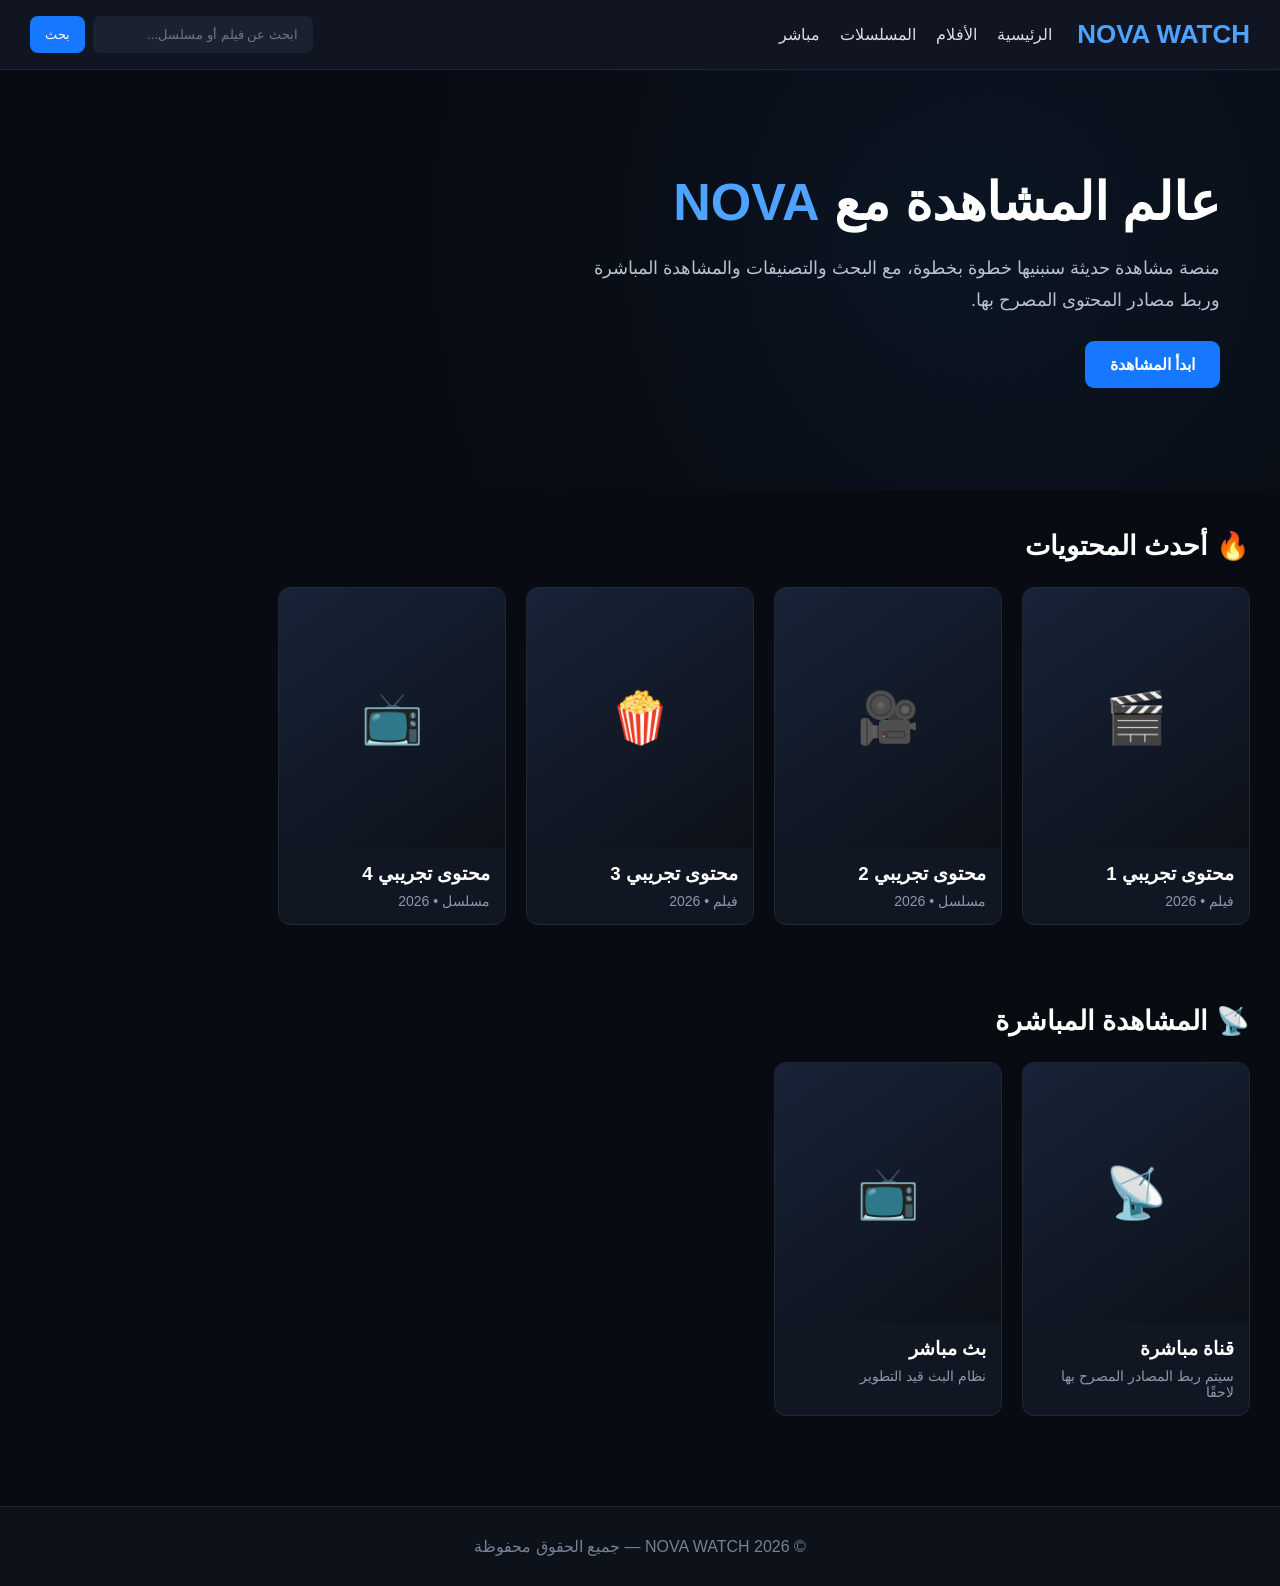
==== index.html @ e7047fd4 "Create index.html" ====
<!DOCTYPE html>
<html lang="ar" dir="rtl">
<head>
    <meta charset="UTF-8">
    <meta name="viewport" content="width=device-width, initial-scale=1.0">

    <title>NOVA WATCH</title>

    <meta name="description" content="NOVA WATCH - منصة مشاهدة حديثة">

    <style>
        * {
            box-sizing: border-box;
            margin: 0;
            padding: 0;
        }

        body {
            font-family: Arial, Tahoma, sans-serif;
            background: #080b12;
            color: white;
        }

        header {
            height: 70px;
            background: #101521;
            display: flex;
            align-items: center;
            gap: 25px;
            padding: 0 30px;
            position: sticky;
            top: 0;
            z-index: 1000;
            border-bottom: 1px solid #202838;
        }

        .logo {
            font-size: 26px;
            font-weight: bold;
            color: #4da3ff;
            white-space: nowrap;
        }

        nav {
            display: flex;
            gap: 20px;
        }

        nav a {
            color: #ddd;
            text-decoration: none;
            font-size: 16px;
        }

        nav a:hover {
            color: #4da3ff;
        }

        .search {
            margin-right: auto;
            display: flex;
            gap: 8px;
        }

        .search input {
            width: 220px;
            padding: 11px 15px;
            border: none;
            outline: none;
            border-radius: 8px;
            background: #1a2130;
            color: white;
        }

        .search button {
            border: none;
            background: #1677ff;
            color: white;
            padding: 10px 15px;
            border-radius: 8px;
            cursor: pointer;
        }

        .hero {
            min-height: 420px;
            display: flex;
            align-items: center;
            padding: 60px;
            background:
                linear-gradient(90deg, #080b12 20%, rgba(8,11,18,.7)),
                radial-gradient(circle at 70% 40%, #173d68, #080b12 60%);
        }

        .hero-content {
            max-width: 650px;
        }

        .hero h1 {
            font-size: 52px;
            margin-bottom: 20px;
        }

        .hero h1 span {
            color: #4da3ff;
        }

        .hero p {
            color: #b9c1ce;
            font-size: 18px;
            line-height: 1.8;
            margin-bottom: 25px;
        }

        .main-button {
            display: inline-block;
            background: #1677ff;
            color: white;
            text-decoration: none;
            padding: 14px 25px;
            border-radius: 9px;
            font-weight: bold;
        }

        .section {
            padding: 40px 30px;
        }

        .section-title {
            font-size: 27px;
            margin-bottom: 25px;
        }

        .cards {
            display: grid;
            grid-template-columns: repeat(auto-fill, minmax(190px, 1fr));
            gap: 20px;
        }

        .card {
            background: #111722;
            border: 1px solid #202838;
            border-radius: 12px;
            overflow: hidden;
            transition: .2s;
        }

        .card:hover {
            transform: translateY(-5px);
            border-color: #1677ff;
        }

        .poster {
            height: 260px;
            display: flex;
            align-items: center;
            justify-content: center;
            background: linear-gradient(145deg, #172338, #0d1119);
            color: #66758c;
            font-size: 50px;
        }

        .card-info {
            padding: 15px;
        }

        .card-info h3 {
            margin-bottom: 8px;
        }

        .card-info p {
            color: #8d98a9;
            font-size: 14px;
        }

        footer {
            margin-top: 50px;
            padding: 30px;
            text-align: center;
            color: #778194;
            background: #0d1119;
            border-top: 1px solid #202838;
        }

        @media (max-width: 800px) {
            header {
                padding: 0 15px;
            }

            nav {
                display: none;
            }

            .search input {
                width: 130px;
            }

            .hero {
                padding: 40px 20px;
            }

            .hero h1 {
                font-size: 38px;
            }

            .section {
                padding: 30px 15px;
            }
        }
    </style>
</head>

<body>

<header>

    <div class="logo">
        NOVA WATCH
    </div>

    <nav>
        <a href="index.html">الرئيسية</a>
        <a href="movies.html">الأفلام</a>
        <a href="series.html">المسلسلات</a>
        <a href="live.html">مباشر</a>
    </nav>

    <div class="search">
        <input
            id="searchInput"
            type="text"
            placeholder="ابحث عن فيلم أو مسلسل..."
        >

        <button onclick="searchContent()">
            بحث
        </button>
    </div>

</header>


<section class="hero">

    <div class="hero-content">

        <h1>
            عالم المشاهدة مع
            <span>NOVA</span>
        </h1>

        <p>
            منصة مشاهدة حديثة سنبنيها خطوة بخطوة،
            مع البحث والتصنيفات والمشاهدة المباشرة
            وربط مصادر المحتوى المصرح بها.
        </p>

        <a class="main-button" href="movies.html">
            ابدأ المشاهدة
        </a>

    </div>

</section>


<section class="section">

    <h2 class="section-title">
        🔥 أحدث المحتويات
    </h2>

    <div class="cards">

        <div class="card">
            <div class="poster">🎬</div>

            <div class="card-info">
                <h3>محتوى تجريبي 1</h3>
                <p>فيلم • 2026</p>
            </div>
        </div>


        <div class="card">
            <div class="poster">🎥</div>

            <div class="card-info">
                <h3>محتوى تجريبي 2</h3>
                <p>مسلسل • 2026</p>
            </div>
        </div>


        <div class="card">
            <div class="poster">🍿</div>

            <div class="card-info">
                <h3>محتوى تجريبي 3</h3>
                <p>فيلم • 2026</p>
            </div>
        </div>


        <div class="card">
            <div class="poster">📺</div>

            <div class="card-info">
                <h3>محتوى تجريبي 4</h3>
                <p>مسلسل • 2026</p>
            </div>
        </div>

    </div>

</section>


<section class="section">

    <h2 class="section-title">
        📡 المشاهدة المباشرة
    </h2>

    <div class="cards">

        <div class="card">

            <div class="poster">
                📡
            </div>

            <div class="card-info">
                <h3>قناة مباشرة</h3>
                <p>سيتم ربط المصادر المصرح بها لاحقًا</p>
            </div>

        </div>


        <div class="card">

            <div class="poster">
                📺
            </div>

            <div class="card-info">
                <h3>بث مباشر</h3>
                <p>نظام البث قيد التطوير</p>
            </div>

        </div>

    </div>

</section>


<footer>

    <p>
        © 2026 NOVA WATCH — جميع الحقوق محفوظة
    </p>

</footer>


<script>

function searchContent() {

    const input =
        document.getElementById("searchInput");

    const value =
        input.value.trim();

    if (value === "") {

        alert("اكتب اسم المحتوى أولاً");

        return;
    }

    alert(
        "سنبحث عن: " + value
    );
}

</script>

</body>
</html>
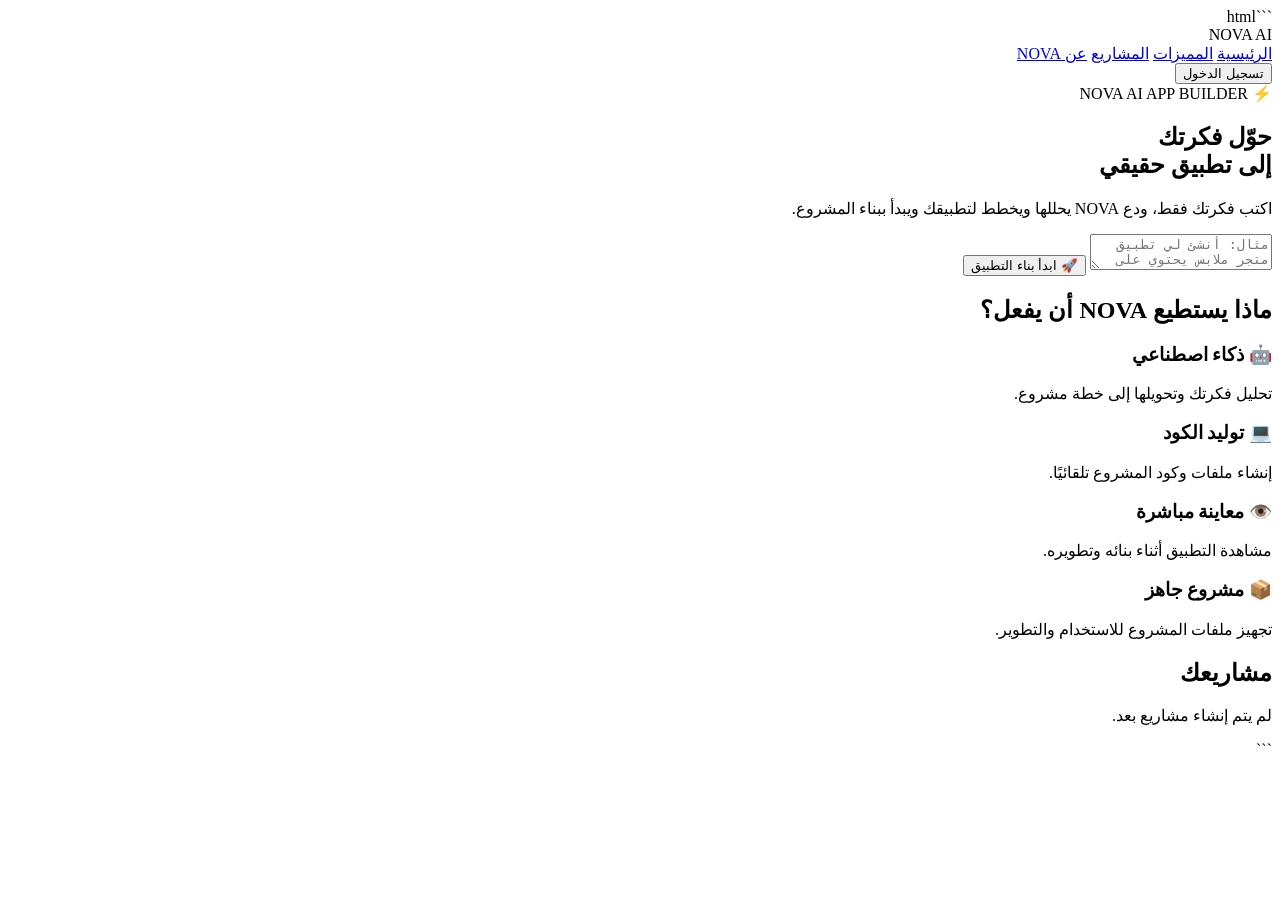
==== commit 75ec7119: "Create index.html" ====
--- a/index.html
+++ b/index.html
@@ -1,392 +1,109 @@
+```html
 <!DOCTYPE html>
 <html lang="ar" dir="rtl">
 <head>
     <meta charset="UTF-8">
     <meta name="viewport" content="width=device-width, initial-scale=1.0">
-
-    <title>NOVA WATCH</title>
-
-    <meta name="description" content="NOVA WATCH - منصة مشاهدة حديثة">
-
-    <style>
-        * {
-            box-sizing: border-box;
-            margin: 0;
-            padding: 0;
-        }
-
-        body {
-            font-family: Arial, Tahoma, sans-serif;
-            background: #080b12;
-            color: white;
-        }
-
-        header {
-            height: 70px;
-            background: #101521;
-            display: flex;
-            align-items: center;
-            gap: 25px;
-            padding: 0 30px;
-            position: sticky;
-            top: 0;
-            z-index: 1000;
-            border-bottom: 1px solid #202838;
-        }
-
-        .logo {
-            font-size: 26px;
-            font-weight: bold;
-            color: #4da3ff;
-            white-space: nowrap;
-        }
-
-        nav {
-            display: flex;
-            gap: 20px;
-        }
-
-        nav a {
-            color: #ddd;
-            text-decoration: none;
-            font-size: 16px;
-        }
-
-        nav a:hover {
-            color: #4da3ff;
-        }
-
-        .search {
-            margin-right: auto;
-            display: flex;
-            gap: 8px;
-        }
-
-        .search input {
-            width: 220px;
-            padding: 11px 15px;
-            border: none;
-            outline: none;
-            border-radius: 8px;
-            background: #1a2130;
-            color: white;
-        }
-
-        .search button {
-            border: none;
-            background: #1677ff;
-            color: white;
-            padding: 10px 15px;
-            border-radius: 8px;
-            cursor: pointer;
-        }
-
-        .hero {
-            min-height: 420px;
-            display: flex;
-            align-items: center;
-            padding: 60px;
-            background:
-                linear-gradient(90deg, #080b12 20%, rgba(8,11,18,.7)),
-                radial-gradient(circle at 70% 40%, #173d68, #080b12 60%);
-        }
-
-        .hero-content {
-            max-width: 650px;
-        }
-
-        .hero h1 {
-            font-size: 52px;
-            margin-bottom: 20px;
-        }
-
-        .hero h1 span {
-            color: #4da3ff;
-        }
-
-        .hero p {
-            color: #b9c1ce;
-            font-size: 18px;
-            line-height: 1.8;
-            margin-bottom: 25px;
-        }
-
-        .main-button {
-            display: inline-block;
-            background: #1677ff;
-            color: white;
-            text-decoration: none;
-            padding: 14px 25px;
-            border-radius: 9px;
-            font-weight: bold;
-        }
-
-        .section {
-            padding: 40px 30px;
-        }
-
-        .section-title {
-            font-size: 27px;
-            margin-bottom: 25px;
-        }
-
-        .cards {
-            display: grid;
-            grid-template-columns: repeat(auto-fill, minmax(190px, 1fr));
-            gap: 20px;
-        }
-
-        .card {
-            background: #111722;
-            border: 1px solid #202838;
-            border-radius: 12px;
-            overflow: hidden;
-            transition: .2s;
-        }
-
-        .card:hover {
-            transform: translateY(-5px);
-            border-color: #1677ff;
-        }
-
-        .poster {
-            height: 260px;
-            display: flex;
-            align-items: center;
-            justify-content: center;
-            background: linear-gradient(145deg, #172338, #0d1119);
-            color: #66758c;
-            font-size: 50px;
-        }
-
-        .card-info {
-            padding: 15px;
-        }
-
-        .card-info h3 {
-            margin-bottom: 8px;
-        }
-
-        .card-info p {
-            color: #8d98a9;
-            font-size: 14px;
-        }
-
-        footer {
-            margin-top: 50px;
-            padding: 30px;
-            text-align: center;
-            color: #778194;
-            background: #0d1119;
-            border-top: 1px solid #202838;
-        }
-
-        @media (max-width: 800px) {
-            header {
-                padding: 0 15px;
-            }
-
-            nav {
-                display: none;
-            }
-
-            .search input {
-                width: 130px;
-            }
-
-            .hero {
-                padding: 40px 20px;
-            }
-
-            .hero h1 {
-                font-size: 38px;
-            }
-
-            .section {
-                padding: 30px 15px;
-            }
-        }
-    </style>
+    <title>NOVA AI APP</title>
+    <meta name="description" content="NOVA AI APP - حوّل فكرتك إلى تطبيق بالذكاء الاصطناعي">
 </head>
 
 <body>
 
-<header>
-
-    <div class="logo">
-        NOVA WATCH
-    </div>
-
-    <nav>
-        <a href="index.html">الرئيسية</a>
-        <a href="movies.html">الأفلام</a>
-        <a href="series.html">المسلسلات</a>
-        <a href="live.html">مباشر</a>
-    </nav>
-
-    <div class="search">
-        <input
-            id="searchInput"
-            type="text"
-            placeholder="ابحث عن فيلم أو مسلسل..."
-        >
-
-        <button onclick="searchContent()">
-            بحث
-        </button>
-    </div>
-
-</header>
-
-
-<section class="hero">
-
-    <div class="hero-content">
-
-        <h1>
-            عالم المشاهدة مع
-            <span>NOVA</span>
-        </h1>
-
-        <p>
-            منصة مشاهدة حديثة سنبنيها خطوة بخطوة،
-            مع البحث والتصنيفات والمشاهدة المباشرة
-            وربط مصادر المحتوى المصرح بها.
-        </p>
-
-        <a class="main-button" href="movies.html">
-            ابدأ المشاهدة
-        </a>
-
-    </div>
-
-</section>
-
-
-<section class="section">
-
-    <h2 class="section-title">
-        🔥 أحدث المحتويات
-    </h2>
-
-    <div class="cards">
-
-        <div class="card">
-            <div class="poster">🎬</div>
-
-            <div class="card-info">
-                <h3>محتوى تجريبي 1</h3>
-                <p>فيلم • 2026</p>
-            </div>
+    <header>
+        <div class="logo">
+            NOVA AI
         </div>
 
+        <nav>
+            <a href="#home">الرئيسية</a>
+            <a href="#features">المميزات</a>
+            <a href="#projects">المشاريع</a>
+            <a href="#about">عن NOVA</a>
+        </nav>
 
-        <div class="card">
-            <div class="poster">🎥</div>
+        <button id="loginBtn">
+            تسجيل الدخول
+        </button>
+    </header>
 
-            <div class="card-info">
-                <h3>محتوى تجريبي 2</h3>
-                <p>مسلسل • 2026</p>
-            </div>
-        </div>
+    <main>
 
+        <section id="home">
 
-        <div class="card">
-            <div class="poster">🍿</div>
+            <div>
+                <span>⚡ NOVA AI APP BUILDER</span>
 
-            <div class="card-info">
-                <h3>محتوى تجريبي 3</h3>
-                <p>فيلم • 2026</p>
-            </div>
-        </div>
+                <h1>
+                    حوّل فكرتك
+                    <br>
+                    إلى تطبيق حقيقي
+                </h1>
 
+                <p>
+                    اكتب فكرتك فقط، ودع NOVA يحللها
+                    ويخطط لتطبيقك ويبدأ ببناء المشروع.
+                </p>
 
-        <div class="card">
-            <div class="poster">📺</div>
+                <div>
+                    <textarea
+                        id="ideaInput"
+                        placeholder="مثال: أنشئ لي تطبيق متجر ملابس يحتوي على المنتجات والسلة وتسجيل الدخول..."
+                    ></textarea>
 
-            <div class="card-info">
-                <h3>محتوى تجريبي 4</h3>
-                <p>مسلسل • 2026</p>
-            </div>
-        </div>
+                    <button id="buildBtn">
+                        🚀 ابدأ بناء التطبيق
+                    </button>
+                </div>
 
-    </div>
-
-</section>
-
-
-<section class="section">
-
-    <h2 class="section-title">
-        📡 المشاهدة المباشرة
-    </h2>
-
-    <div class="cards">
-
-        <div class="card">
-
-            <div class="poster">
-                📡
             </div>
 
-            <div class="card-info">
-                <h3>قناة مباشرة</h3>
-                <p>سيتم ربط المصادر المصرح بها لاحقًا</p>
+        </section>
+
+        <section id="features">
+
+            <h2>ماذا يستطيع NOVA أن يفعل؟</h2>
+
+            <div>
+
+                <article>
+                    <h3>🤖 ذكاء اصطناعي</h3>
+                    <p>
+                        تحليل فكرتك وتحويلها إلى خطة مشروع.
+                    </p>
+                </article>
+
+                <article>
+                    <h3>💻 توليد الكود</h3>
+                    <p>
+                        إنشاء ملفات وكود المشروع تلقائيًا.
+                    </p>
+                </article>
+
+                <article>
+                    <h3>👁️ معاينة مباشرة</h3>
+                    <p>
+                        مشاهدة التطبيق أثناء بنائه وتطويره.
+                    </p>
+                </article>
+
+                <article>
+                    <h3>📦 مشروع جاهز</h3>
+                    <p>
+                        تجهيز ملفات المشروع للاستخدام والتطوير.
+                    </p>
+                </article>
+
             </div>
 
-        </div>
+        </section>
 
+        <section id="projects">
 
-        <div class="card">
+            <h2>مشاريعك</h2>
 
-            <div class="poster">
-                📺
-            </div>
-
-            <div class="card-info">
-                <h3>بث مباشر</h3>
-                <p>نظام البث قيد التطوير</p>
-            </div>
-
-        </div>
-
-    </div>
-
-</section>
-
-
-<footer>
-
-    <p>
-        © 2026 NOVA WATCH — جميع الحقوق محفوظة
-    </p>
-
-</footer>
-
-
-<script>
-
-function searchContent() {
-
-    const input =
-        document.getElementById("searchInput");
-
-    const value =
-        input.value.trim();
-
-    if (value === "") {
-
-        alert("اكتب اسم المحتوى أولاً");
-
-        return;
-    }
-
-    alert(
-        "سنبحث عن: " + value
-    );
-}
-
-</script>
-
-</body>
-</html>
+            <div id="projectsList">
+                <p>
+                    لم يتم إنشاء مشاريع بعد.
+                </p>
+```
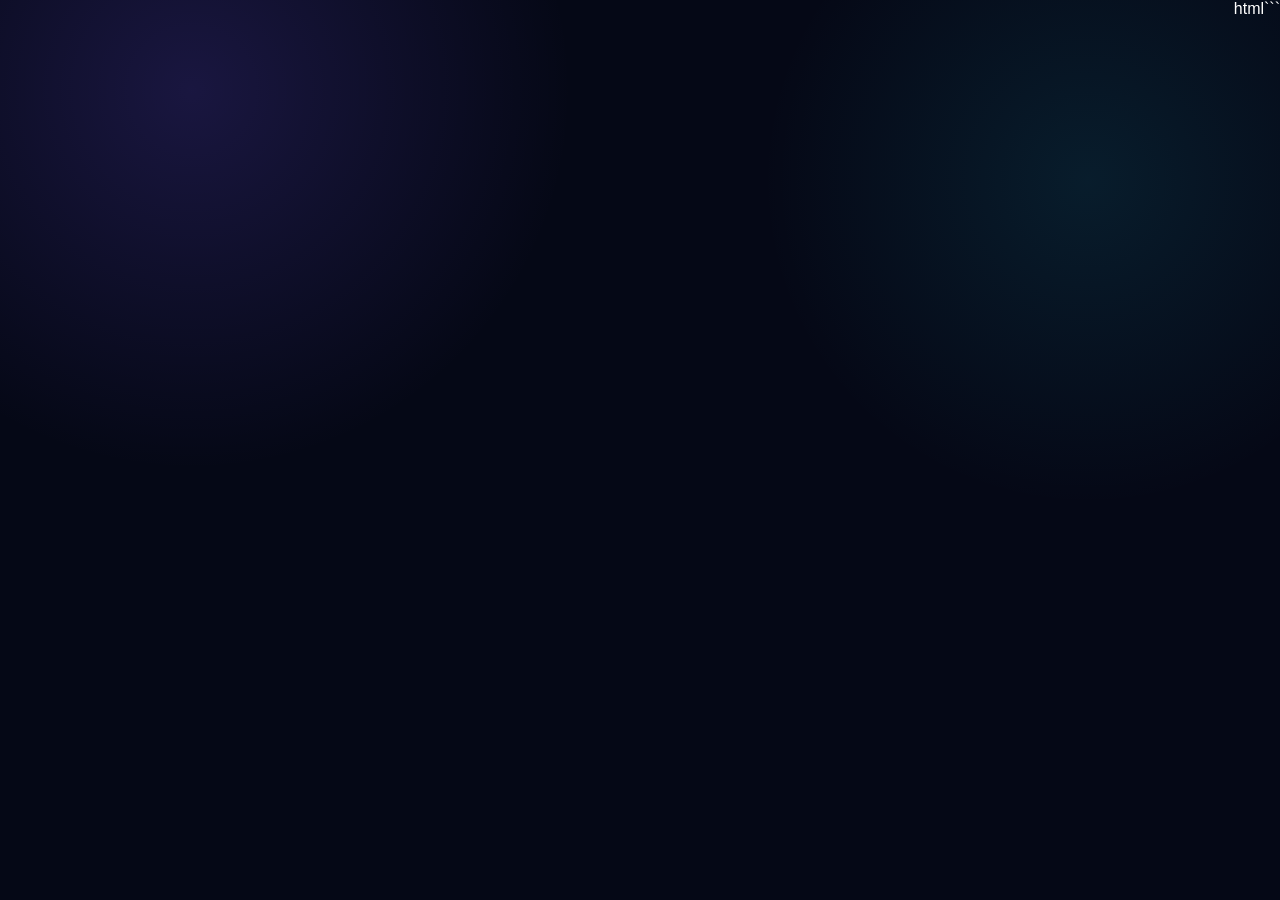
==== commit 55745ebc: "Update index.html" ====
--- a/index.html
+++ b/index.html
@@ -4,106 +4,448 @@
 <head>
     <meta charset="UTF-8">
     <meta name="viewport" content="width=device-width, initial-scale=1.0">
-    <title>NOVA AI APP</title>
-    <meta name="description" content="NOVA AI APP - حوّل فكرتك إلى تطبيق بالذكاء الاصطناعي">
-</head>
-
-<body>
-
-    <header>
-        <div class="logo">
-            NOVA AI
-        </div>
-
-        <nav>
-            <a href="#home">الرئيسية</a>
-            <a href="#features">المميزات</a>
-            <a href="#projects">المشاريع</a>
-            <a href="#about">عن NOVA</a>
-        </nav>
-
-        <button id="loginBtn">
-            تسجيل الدخول
-        </button>
-    </header>
-
-    <main>
-
-        <section id="home">
-
-            <div>
-                <span>⚡ NOVA AI APP BUILDER</span>
-
-                <h1>
-                    حوّل فكرتك
-                    <br>
-                    إلى تطبيق حقيقي
-                </h1>
-
-                <p>
-                    اكتب فكرتك فقط، ودع NOVA يحللها
-                    ويخطط لتطبيقك ويبدأ ببناء المشروع.
-                </p>
-
-                <div>
-                    <textarea
-                        id="ideaInput"
-                        placeholder="مثال: أنشئ لي تطبيق متجر ملابس يحتوي على المنتجات والسلة وتسجيل الدخول..."
-                    ></textarea>
-
-                    <button id="buildBtn">
-                        🚀 ابدأ بناء التطبيق
-                    </button>
-                </div>
-
-            </div>
-
-        </section>
-
-        <section id="features">
-
-            <h2>ماذا يستطيع NOVA أن يفعل؟</h2>
-
-            <div>
-
-                <article>
-                    <h3>🤖 ذكاء اصطناعي</h3>
-                    <p>
-                        تحليل فكرتك وتحويلها إلى خطة مشروع.
-                    </p>
-                </article>
-
-                <article>
-                    <h3>💻 توليد الكود</h3>
-                    <p>
-                        إنشاء ملفات وكود المشروع تلقائيًا.
-                    </p>
-                </article>
-
-                <article>
-                    <h3>👁️ معاينة مباشرة</h3>
-                    <p>
-                        مشاهدة التطبيق أثناء بنائه وتطويره.
-                    </p>
-                </article>
-
-                <article>
-                    <h3>📦 مشروع جاهز</h3>
-                    <p>
-                        تجهيز ملفات المشروع للاستخدام والتطوير.
-                    </p>
-                </article>
-
-            </div>
-
-        </section>
-
-        <section id="projects">
-
-            <h2>مشاريعك</h2>
-
-            <div id="projectsList">
-                <p>
-                    لم يتم إنشاء مشاريع بعد.
-                </p>
+
+    <title>NOVA AI — منصة بناء التطبيقات بالذكاء الاصطناعي</title>
+
+    <meta
+        name="description"
+        content="NOVA AI منصة ذكية لتحويل أفكارك النصية إلى تطبيقات ومشاريع جاهزة."
+    >
+
+    <link rel="stylesheet" href="style.css">
+
+    <style>
+
+        :root {
+            --bg: #050816;
+            --bg2: #080d20;
+            --card: rgba(15, 23, 48, 0.72);
+            --card2: #0d1430;
+            --border: rgba(120, 140, 220, 0.18);
+            --text: #ffffff;
+            --muted: #9aa6c2;
+            --primary: #7657ff;
+            --primary2: #a855f7;
+            --cyan: #22d3ee;
+            --green: #22c55e;
+            --red: #ef4444;
+            --yellow: #f59e0b;
+            --shadow: 0 25px 80px rgba(0, 0, 0, 0.35);
+        }
+
+        * {
+            margin: 0;
+            padding: 0;
+            box-sizing: border-box;
+        }
+
+        html {
+            scroll-behavior: smooth;
+        }
+
+        body {
+            font-family:
+                Arial,
+                "Segoe UI",
+                Tahoma,
+                sans-serif;
+
+            background:
+                radial-gradient(
+                    circle at 15% 10%,
+                    rgba(118, 87, 255, 0.18),
+                    transparent 28%
+                ),
+                radial-gradient(
+                    circle at 85% 20%,
+                    rgba(34, 211, 238, 0.10),
+                    transparent 25%
+                ),
+                var(--bg);
+
+            color: var(--text);
+            min-height: 100vh;
+            overflow-x: hidden;
+        }
+
+        a {
+            color: inherit;
+            text-decoration: none;
+        }
+
+        button,
+        textarea,
+        input {
+            font-family: inherit;
+        }
+
+        button {
+            cursor: pointer;
+        }
+
+        /* =========================
+           TOP BAR
+        ========================= */
+
+        .topbar {
+            height: 34px;
+
+            display: flex;
+            align-items: center;
+            justify-content: center;
+
+            background:
+                linear-gradient(
+                    90deg,
+                    #17104a,
+                    #25105c,
+                    #111b49
+                );
+
+            color: #d9d4ff;
+
+            font-size: 13px;
+
+            border-bottom: 1px solid var(--border);
+        }
+
+        /* =========================
+           NAVBAR
+        ========================= */
+
+        .navbar {
+            position: sticky;
+            top: 0;
+            z-index: 999;
+
+            height: 76px;
+
+            display: flex;
+            align-items: center;
+            justify-content: space-between;
+
+            padding: 0 6%;
+
+            background:
+                rgba(5, 8, 22, 0.78);
+
+            border-bottom: 1px solid var(--border);
+
+            backdrop-filter: blur(22px);
+        }
+
+        .brand {
+            display: flex;
+            align-items: center;
+            gap: 12px;
+        }
+
+        .brand-icon {
+            width: 43px;
+            height: 43px;
+
+            display: flex;
+            align-items: center;
+            justify-content: center;
+
+            border-radius: 13px;
+
+            background:
+                linear-gradient(
+                    135deg,
+                    var(--primary),
+                    var(--primary2)
+                );
+
+            box-shadow:
+                0 0 30px rgba(118, 87, 255, 0.35);
+
+            font-size: 21px;
+        }
+
+        .brand-text {
+            font-size: 21px;
+            font-weight: 900;
+            letter-spacing: 1px;
+        }
+
+        .brand-text span {
+            color: #9b87ff;
+        }
+
+        .nav-links {
+            display: flex;
+            align-items: center;
+            gap: 30px;
+
+            color: #b8c1d9;
+
+            font-size: 14px;
+        }
+
+        .nav-links a {
+            transition: 0.25s;
+        }
+
+        .nav-links a:hover {
+            color: white;
+        }
+
+        .nav-actions {
+            display: flex;
+            align-items: center;
+            gap: 10px;
+        }
+
+        .btn-small {
+            padding: 10px 17px;
+
+            border-radius: 11px;
+
+            background: #10172f;
+
+            border: 1px solid #293454;
+
+            color: white;
+
+            transition: 0.25s;
+        }
+
+        .btn-small:hover {
+            background: #17203e;
+            transform: translateY(-2px);
+        }
+
+        .btn-primary {
+            border: 0;
+
+            color: white;
+
+            padding: 12px 20px;
+
+            border-radius: 12px;
+
+            background:
+                linear-gradient(
+                    135deg,
+                    var(--primary),
+                    var(--primary2)
+                );
+
+            box-shadow:
+                0 10px 35px rgba(118, 87, 255, 0.25);
+
+            transition: 0.25s;
+        }
+
+        .btn-primary:hover {
+            transform: translateY(-3px);
+
+            box-shadow:
+                0 15px 45px rgba(118, 87, 255, 0.40);
+        }
+
+        /* =========================
+           HERO
+        ========================= */
+
+        .hero {
+            position: relative;
+
+            min-height: 720px;
+
+            display: flex;
+            align-items: center;
+            justify-content: center;
+
+            text-align: center;
+
+            padding: 100px 6% 80px;
+
+            overflow: hidden;
+        }
+
+        .hero-glow {
+            position: absolute;
+
+            width: 650px;
+            height: 650px;
+
+            border-radius: 50%;
+
+            background:
+                radial-gradient(
+                    circle,
+                    rgba(118, 87, 255, 0.20),
+                    transparent 68%
+                );
+
+            filter: blur(10px);
+
+            pointer-events: none;
+        }
+
+        .hero-content {
+            position: relative;
+            z-index: 2;
+
+            width: 100%;
+            max-width: 1000px;
+        }
+
+        .badge {
+            display: inline-flex;
+            align-items: center;
+            gap: 8px;
+
+            padding: 9px 16px;
+
+            border-radius: 50px;
+
+            background: rgba(118, 87, 255, 0.10);
+
+            border: 1px solid rgba(145, 125, 255, 0.25);
+
+            color: #c6bbff;
+
+            font-size: 13px;
+
+            margin-bottom: 25px;
+        }
+
+        .badge-dot {
+            width: 8px;
+            height: 8px;
+
+            border-radius: 50%;
+
+            background: #8b7cff;
+
+            box-shadow:
+                0 0 15px #8b7cff;
+        }
+
+        .hero h1 {
+            font-size:
+                clamp(
+                    48px,
+                    8vw,
+                    92px
+                );
+
+            line-height: 1.02;
+
+            letter-spacing: -3px;
+
+            margin-bottom: 27px;
+        }
+
+        .gradient-text {
+            background:
+                linear-gradient(
+                    90deg,
+                    #ffffff,
+                    #b7a9ff,
+                    #7c5cff
+                );
+
+            -webkit-background-clip: text;
+            background-clip: text;
+
+            color: transparent;
+        }
+
+        .hero-description {
+            max-width: 750px;
+
+            margin: 0 auto 40px;
+
+            color: #9ca8c4;
+
+            font-size: 19px;
+
+            line-height: 1.9;
+        }
+
+        /* =========================
+           BUILDER
+        ========================= */
+
+        .builder {
+            max-width: 900px;
+
+            margin: auto;
+
+            padding: 10px;
+
+            border-radius: 25px;
+
+            background:
+                linear-gradient(
+                    135deg,
+                    rgba(118, 87, 255, 0.25),
+                    rgba(34, 211, 238, 0.08)
+                );
+
+            box-shadow:
+                var(--shadow);
+        }
+
+        .builder-inner {
+            background:
+                rgba(8, 13, 32, 0.96);
+
+            border:
+                1px solid rgba(150, 160, 220, 0.16);
+
+            border-radius: 18px;
+
+            padding: 25px;
+        }
+
+        .builder-top {
+            display: flex;
+
+            align-items: center;
+
+            justify-content: space-between;
+
+            margin-bottom: 15px;
+        }
+
+        .builder-title {
+            display: flex;
+
+            align-items: center;
+
+            gap: 10px;
+
+            font-weight: bold;
+        }
+
+        .status {
+            display: flex;
+
+            align-items: center;
+
+            gap: 7px;
+
+            color: #7f8ba7;
+
+            font-size: 12px;
+        }
+
+        .status-dot {
+            width: 7px;
+            height: 7px;
+
+            border-radius: 50%;
+
+            background: #22c55e;
+
+            box-shadow:
+                0 0 12px rgba(34, 197, 94, 0.7);
+        }
+
+        #ideaInput {
 ```
--- a/style.css
+++ b/style.css
@@ -0,0 +1,255 @@
+```css
+* {
+    margin: 0;
+    padding: 0;
+    box-sizing: border-box;
+}
+
+html {
+    scroll-behavior: smooth;
+}
+
+body {
+    font-family: Arial, sans-serif;
+    background: #050816;
+    color: white;
+    min-height: 100vh;
+}
+
+header {
+    position: sticky;
+    top: 0;
+    z-index: 1000;
+    display: flex;
+    align-items: center;
+    justify-content: space-between;
+    padding: 18px 7%;
+    background: rgba(5, 8, 22, 0.9);
+    border-bottom: 1px solid #1d2745;
+    backdrop-filter: blur(15px);
+}
+
+.logo {
+    font-size: 25px;
+    font-weight: bold;
+    color: #7c5cff;
+    letter-spacing: 2px;
+}
+
+nav {
+    display: flex;
+    gap: 28px;
+}
+
+nav a {
+    color: #cbd5e1;
+    text-decoration: none;
+    transition: 0.3s;
+}
+
+nav a:hover {
+    color: #8b7cff;
+}
+
+button {
+    border: none;
+    cursor: pointer;
+    border-radius: 12px;
+    padding: 12px 20px;
+    font-weight: bold;
+}
+
+#loginBtn {
+    background: #151d38;
+    color: white;
+    border: 1px solid #303b63;
+}
+
+main {
+    width: 100%;
+}
+
+section {
+    padding: 100px 7%;
+}
+
+#home {
+    min-height: 700px;
+    display: flex;
+    align-items: center;
+    justify-content: center;
+    text-align: center;
+    background:
+        radial-gradient(circle at 50% 20%, #24205a 0%, #050816 55%);
+}
+
+#home > div {
+    width: 850px;
+}
+
+#home span {
+    display: inline-block;
+    color: #9d8cff;
+    background: #11152e;
+    border: 1px solid #2d3262;
+    padding: 10px 18px;
+    border-radius: 30px;
+    margin-bottom: 25px;
+}
+
+h1 {
+    font-size: clamp(48px, 8vw, 90px);
+    line-height: 1.05;
+    margin-bottom: 25px;
+}
+
+#home p {
+    max-width: 700px;
+    margin: auto;
+    color: #aab4ca;
+    font-size: 20px;
+    line-height: 1.8;
+}
+
+textarea {
+    width: 100%;
+    min-height: 150px;
+    margin-top: 40px;
+    padding: 22px;
+    resize: vertical;
+    border-radius: 18px;
+    border: 1px solid #303b63;
+    background: #0b1024;
+    color: white;
+    font-size: 17px;
+    outline: none;
+}
+
+textarea:focus {
+    border-color: #765cff;
+    box-shadow: 0 0 30px rgba(118, 92, 255, 0.15);
+}
+
+#buildBtn {
+    margin-top: 15px;
+    padding: 16px 35px;
+    font-size: 17px;
+    color: white;
+    background: linear-gradient(135deg, #7357ff, #a855f7);
+    box-shadow: 0 10px 35px rgba(115, 87, 255, 0.25);
+    transition: 0.3s;
+}
+
+#buildBtn:hover {
+    transform: translateY(-3px);
+    box-shadow: 0 15px 45px rgba(115, 87, 255, 0.4);
+}
+
+#features {
+    background: #070b1c;
+    text-align: center;
+}
+
+h2 {
+    font-size: 42px;
+    margin-bottom: 50px;
+}
+
+#features > div {
+    display: grid;
+    grid-template-columns: repeat(4, 1fr);
+    gap: 20px;
+}
+
+article {
+    padding: 30px;
+    min-height: 190px;
+    background: #0c1228;
+    border: 1px solid #1d294b;
+    border-radius: 20px;
+    transition: 0.3s;
+}
+
+article:hover {
+    transform: translateY(-8px);
+    border-color: #6654d9;
+}
+
+article h3 {
+    font-size: 22px;
+    margin-bottom: 18px;
+}
+
+article p {
+    color: #929db8;
+    line-height: 1.7;
+}
+
+#projects {
+    min-height: 450px;
+    text-align: center;
+}
+
+#projectsList {
+    max-width: 900px;
+    margin: auto;
+    padding: 50px;
+    border-radius: 20px;
+    border: 1px dashed #344267;
+    color: #8792ad;
+}
+
+#about {
+    text-align: center;
+    background: #070b1c;
+}
+
+#about p {
+    max-width: 800px;
+    margin: auto;
+    color: #a4aec2;
+    font-size: 19px;
+    line-height: 2;
+}
+
+footer {
+    text-align: center;
+    padding: 35px;
+    background: #03050f;
+    color: #66718c;
+}
+
+@media (max-width: 900px) {
+
+    nav {
+        display: none;
+    }
+
+    #features > div {
+        grid-template-columns: repeat(2, 1fr);
+    }
+}
+
+@media (max-width: 600px) {
+
+    section {
+        padding: 70px 5%;
+    }
+
+    h1 {
+        font-size: 48px;
+    }
+
+    #features > div {
+        grid-template-columns: 1fr;
+    }
+
+    header {
+        padding: 15px 5%;
+    }
+
+    #loginBtn {
+        padding: 9px 12px;
+    }
+}
+```
